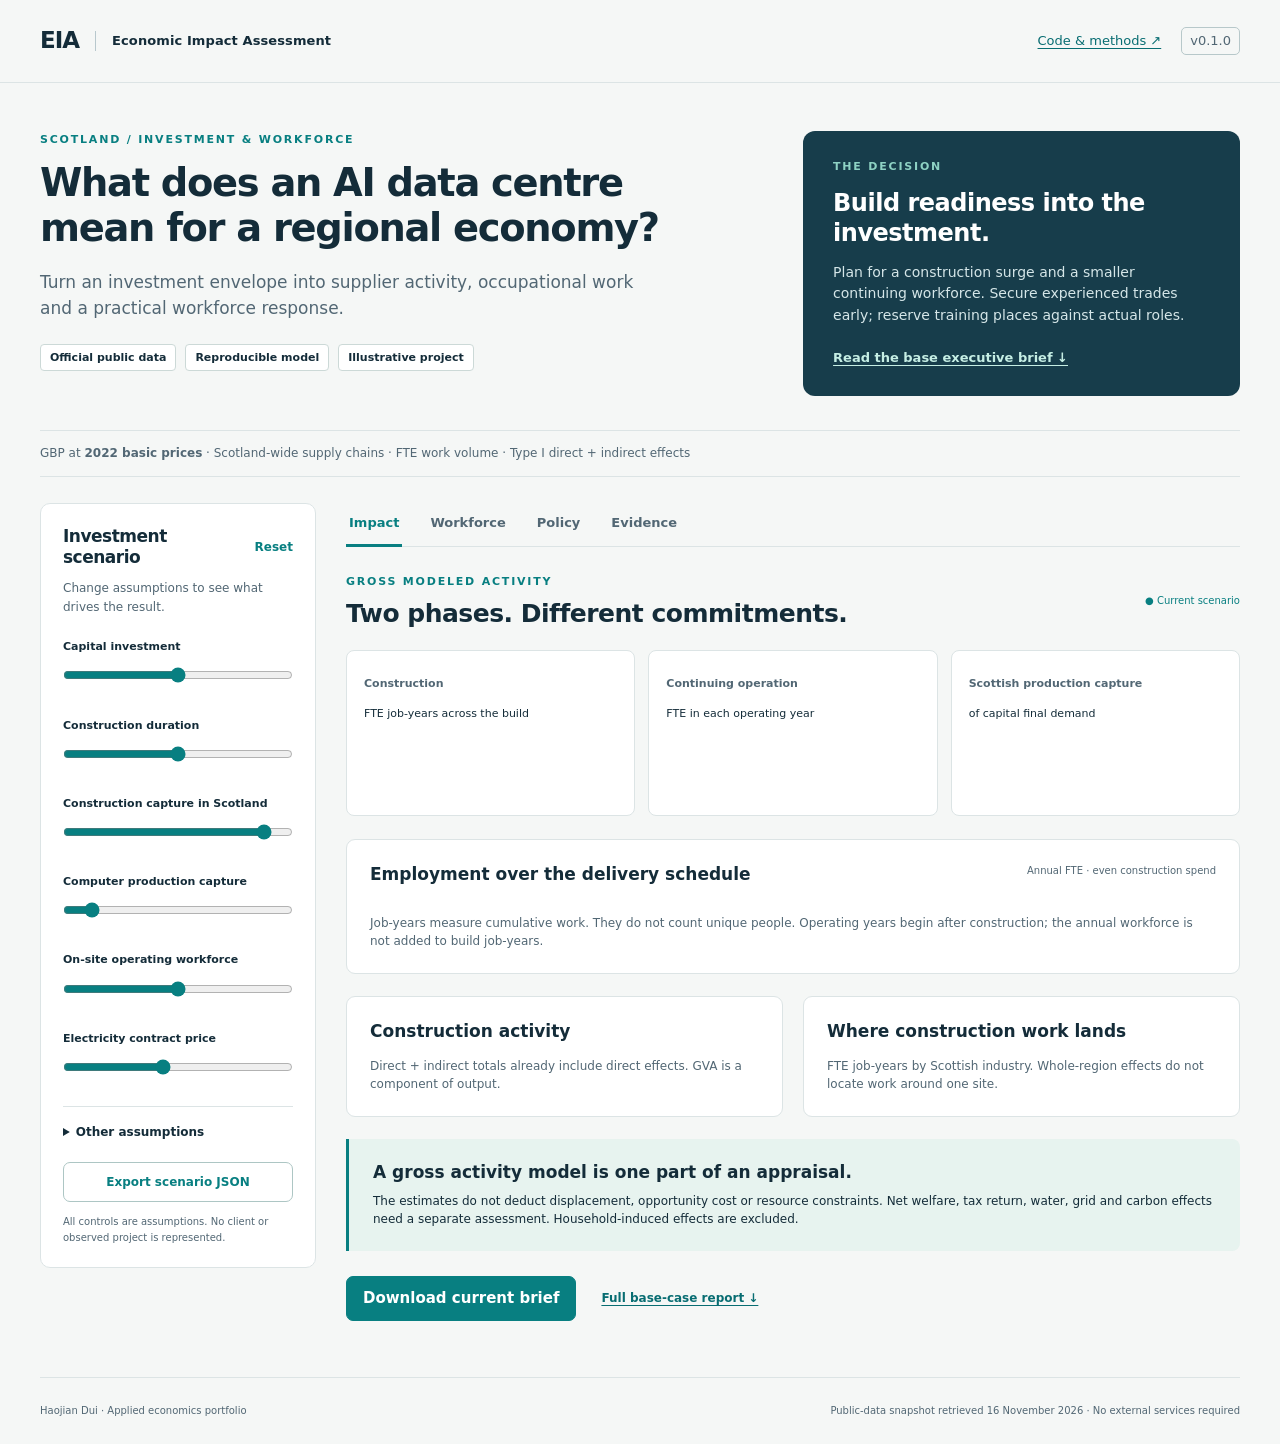
==== src/impact_assessment/web/index.html @ d4bc923f "Build reproducible Scottish economic impact and workforce assessment" ====
<!doctype html>
<html lang="en"><head><meta charset="utf-8"><meta name="viewport" content="width=device-width,initial-scale=1"><meta name="description" content="Reproducible Scottish AI data-centre economic impact and workforce assessment, using official public data."><title>Economic Impact Assessment · Scotland</title><link rel="stylesheet" href="style.css"></head>
<body>
<a class="skip" href="#main">Skip to assessment</a>
<header><a class="brand" href="#">EIA<span>Economic Impact Assessment</span></a><div class="header-links"><a href="https://github.com/JoeDHJ/economic-impact-assessment">Code & methods ↗</a><span class="version">v0.1.0</span></div></header>
<main id="main">
<section class="hero"><div><p class="eyebrow">SCOTLAND / INVESTMENT & WORKFORCE</p><h1>What does an AI data centre<br>mean for a regional economy?</h1><p class="intro">Turn an investment envelope into supplier activity, occupational work and a practical workforce response.</p><div class="badges"><span>Official public data</span><span>Reproducible model</span><span>Illustrative project</span></div></div><aside class="hero-note"><p class="eyebrow">THE DECISION</p><h2>Build readiness into the investment.</h2><p>Plan for a construction surge and a smaller continuing workforce. Secure experienced trades early; reserve training places against actual roles.</p><a href="reports/executive-brief.md" download>Read the base executive brief ↓</a></aside></section>
<div class="context">GBP at <strong>2022 basic prices</strong> · Scotland-wide supply chains · FTE work volume · Type I direct + indirect effects</div>
<div class="layout"><aside class="controls"><div class="control-head"><h2>Investment scenario</h2><button id="reset" class="text-button">Reset</button></div><p>Change assumptions to see what drives the result.</p>
<label for="capital">Capital investment <output id="capital-value"></output></label><input id="capital" type="range" min="0" max="2000" step="50" value="1000">
<label for="years">Construction duration <output id="years-value"></output></label><input id="years" type="range" min="1" max="5" step="1" value="3">
<label for="capture">Construction capture in Scotland <output id="capture-value"></output></label><input id="capture" type="range" min="0" max="100" step="5" value="90">
<label for="equipment">Computer production capture <output id="equipment-value"></output></label><input id="equipment" type="range" min="0" max="20" step="1" value="2">
<label for="onsite">On-site operating workforce <output id="onsite-value"></output></label><input id="onsite" type="range" min="0" max="240" step="10" value="120">
<label for="power">Electricity contract price <output id="power-value"></output></label><input id="power" type="range" min="40" max="180" step="10" value="100">
<details><summary>Other assumptions</summary><p>Capital mix: 38% construction, 50% computers, 7% electrical equipment, 5% engineering. Electrical/engineering capture: 15%/75%.</p><p>20 MW IT load, PUE 1.2, 90% load factor. 80% Scottish electricity capture. £5m other annual procurement; £60,000 on-site compensation per FTE. 85% resident share.</p><p>Physical electricity output is valued at a fixed scenario £100/MWh in 2022 prices for the IO model. Contract-price changes alter the bill only, not physical generation or FTE.</p><p>Construction excludes separately purchased equipment. Capture concerns Scottish production, not supplier invoice address. The CLI accepts the full scenario.</p></details>
<button id="export-scenario" class="secondary">Export scenario JSON</button><small>All controls are assumptions. No client or observed project is represented.</small></aside>
<div class="workspace"><nav class="tabs" aria-label="Assessment views"><button id="tab-impact" class="active" data-view="impact" aria-selected="true">Impact</button><button id="tab-workforce" data-view="workforce" aria-selected="false">Workforce</button><button id="tab-policy" data-view="policy" aria-selected="false">Policy</button><button id="tab-evidence" data-view="evidence" aria-selected="false">Evidence</button></nav>
<section id="impact" class="view" aria-labelledby="tab-impact"><div class="section-title"><div><p class="eyebrow">GROSS MODELED ACTIVITY</p><h2>Two phases. Different commitments.</h2></div><span class="live">● Current scenario</span></div>
<div class="metrics" aria-live="polite"><article><span>Construction</span><strong id="build-jobs"></strong><p>FTE job-years across the build</p><small id="build-annual"></small></article><article><span>Continuing operation</span><strong id="op-jobs"></strong><p>FTE in each operating year</p><small id="op-split"></small></article><article><span>Scottish production capture</span><strong id="retained"></strong><p>of capital final demand</p><small id="external"></small></article></div>
<article class="panel"><div class="panel-heading"><h3>Employment over the delivery schedule</h3><span>Annual FTE · even construction spend</span></div><div id="timeline"></div><p class="chart-note">Job-years measure cumulative work. They do not count unique people. Operating years begin after construction; the annual workforce is not added to build job-years.</p></article>
<div class="two-panels"><article class="panel"><h3>Construction activity</h3><div id="effects"></div><p class="chart-note">Direct + indirect totals already include direct effects. GVA is a component of output.</p></article><article class="panel"><h3>Where construction work lands</h3><div id="industries"></div><p class="chart-note">FTE job-years by Scottish industry. Whole-region effects do not locate work around one site.</p></article></div>
<article class="callout"><h3>A gross activity model is one part of an appraisal.</h3><p>The estimates do not deduct displacement, opportunity cost or resource constraints. Net welfare, tax return, water, grid and carbon effects need a separate assessment. Household-induced effects are excluded.</p></article><div class="actions"><button id="export-brief">Download current brief</button><a href="reports/economic-impact-report.md" download>Full base-case report ↓</a></div></section>
<section id="workforce" class="view" aria-labelledby="tab-workforce" hidden><div class="section-title"><div><p class="eyebrow">OCCUPATIONS & SUPPLY</p><h2>Translate work volume into roles.</h2></div><button id="export-occupations" class="secondary">Download current CSV</button></div><div class="segmented"><button class="active" data-phase="construction">Construction</button><button data-phase="operation">Operation</button></div><p id="occupation-note"></p><div class="table-wrap"><table><caption class="sr-only">Largest occupational demand</caption><thead><tr><th>SOC2020 / Occupation</th><th id="occupation-unit">Annual average FTE</th><th>UK demand context, 2025</th></tr></thead><tbody id="occupations"></tbody></table></div><p class="chart-note" id="coverage"></p><article class="panel"><h3>Selected skills and wage context</h3><p id="wage-reference"></p><div class="table-wrap"><table><thead><tr><th>Linked SOC2020</th><th>Qualitative skill reference</th></tr></thead><tbody id="skill-references"></tbody></table></div><p class="chart-note">Tags are editorial summaries of official England career profiles, with related-role mappings marked. They are not validated skill scores. The linked occupation estimates are exported in occupation_skills.csv.</p></article><article class="panel"><h3>Actual Scottish training channels</h3><p>Modern Apprenticeships · financial year 2025/26</p><div class="table-wrap"><table><thead><tr><th>Framework</th><th>Starts</th><th>In training</th><th>Achievements</th></tr></thead><tbody id="supply"></tbody></table></div><p class="chart-note">Different cohorts. Achievers are generally already employed. These are observed training flows, not spare places or available recruits. They cannot be subtracted from FTE demand to infer a shortage.</p></article><article class="callout"><h3>Investigate trade-specific constraints early.</h3><p>In Scotland's Employer Skills Survey 2024, 60% of skilled-trade vacancies were hard to fill for skill reasons. The measure concerns surveyed vacancies in 2024; it does not quantify a shortage at this hypothetical site.</p><a href="https://www.gov.scot/publications/employer-skills-survey-2024-scotland/pages/skill-shortage-vacancies/">Read the official survey ↗</a></article></section>
<section id="policy" class="view" aria-labelledby="tab-policy" hidden><div class="section-title"><div><p class="eyebrow">DELIVERY OPTIONS</p><h2>Match the response to the deadline.</h2></div></div><p>Independent option scenarios target on-site roles. Costs, seats and project match rates are assumptions; the electrical completion input uses the published achievement/leaver ratio.</p><div id="policies"></div><article class="callout"><h3>Reserve capacity before commissioning.</h3><p>Confirm eligible workers, provider seats, competing projects and shift requirements. The options overlap in target roles and cannot be summed into a combined jobs claim. A training match is not a net additional job or a measured policy effect.</p></article><a href="https://github.com/JoeDHJ/economic-impact-assessment/blob/main/docs/policy-and-supply.md">Policy design and implementation gates ↗</a></section>
<section id="evidence" class="view" aria-labelledby="tab-evidence" hidden><div class="section-title"><div><p class="eyebrow">DATA & METHODS</p><h2>Inspect the chain from source to decision.</h2></div></div><div class="evidence-grid"><article class="panel"><span class="tag">Official estimates</span><h3>Scottish input-output accounts</h3><p>2022 domestic industry-by-industry table, 98 industries; published December 2025. Rows supply, columns purchase. Imports are excluded from domestic coefficients.</p><a href="https://www.gov.scot/publications/input-output-latest/">Source tables ↗</a></article><article class="panel"><span class="tag">Transferred staffing proxy</span><h3>UK occupation × industry</h3><p>Skills England 2025: SOC2020 workers in 18 broad SIC groups. Shares proxy Scottish FTE composition. Detailed industry and local differences remain unresolved.</p><a href="https://explore-education-statistics.service.gov.uk/find-statistics/occupations-in-demand/2025/explore">Staffing source ↗</a></article><article class="panel"><span class="tag">Observed counts</span><h3>Scottish training and skills</h3><p>SDS 2025/26 framework starts, training and achievements; Scottish Employer Skills Survey 2024 recruitment constraints. Provider spare capacity is not observed.</p><a href="https://www.skillsdevelopmentscotland.co.uk/media/josfrdus/modern-apprenticeship-supplementary-tables-quarter-4-2025-26.xlsx">Administrative tables ↗</a></article><article class="panel"><span class="tag">Scenario inputs</span><h3>Investment and operating plan</h3><p>Budget, production capture, duration, power use, on-site jobs and policy costs are explicit assumptions. No future nominal budget is mixed into 2022 prices.</p><button id="export-scenario-2" class="text-button">Download complete inputs ↓</button></article></div><article class="panel"><h3>Validated accounting</h3><p id="validation"></p><p class="formula">x = (I − A)<sup>−1</sup> f &nbsp; · &nbsp; FTE = e′x</p><p>The official Leontief inverse is stored multiplied by 1,000. Direct FTE coefficients are recovered from employment effects divided by employment multipliers. A zero-output tobacco sector has zero transactions and zero coefficients.</p><p>Operating purchases generate supplier activity; 120 base on-site FTE are a separate staffing input. The centre's own output is never multiplied and then added again.</p></article><div class="actions"><a class="button" href="https://github.com/JoeDHJ/economic-impact-assessment#reproduce-the-case">Run independently ↗</a><a href="https://github.com/JoeDHJ/economic-impact-assessment/blob/main/docs/employer-evidence.md">Employer requirements → artifacts ↗</a></div></section>
</div></div>
<footer><span>Haojian Dui · Applied economics portfolio</span><span>Public-data snapshot retrieved 16 November 2026 · No external services required</span></footer>
</main><script src="case-data.js"></script><script src="app.js"></script></body></html>
---- src/impact_assessment/web/style.css ----
:root{--ink:#142c39;--muted:#526774;--line:#dce4e5;--paper:#f5f7f6;--teal:#087f81;--blue:#315f83;--pale:#e7f3ef;--amber:#a26322}*{box-sizing:border-box}body{margin:0;background:var(--paper);color:var(--ink);font:15px/1.55 system-ui,-apple-system,"Segoe UI",sans-serif}a{color:#086d72;text-underline-offset:3px}button,input{font:inherit}button,a{touch-action:manipulation}button{cursor:pointer;border:1px solid var(--teal);background:var(--teal);color:white;border-radius:7px;padding:10px 16px;font-weight:650}button:hover{filter:brightness(.94)}button:focus-visible,a:focus-visible,input:focus-visible,summary:focus-visible{outline:3px solid #c17a2c;outline-offset:3px}header{max-width:1440px;margin:auto;padding:23px 40px;display:flex;align-items:center;justify-content:space-between;border-bottom:1px solid var(--line)}.brand{font-size:23px;font-weight:850;letter-spacing:-1px;text-decoration:none;color:var(--ink);display:flex;align-items:center;gap:16px}.brand span{font-size:13px;letter-spacing:.1px;font-weight:600;padding-left:16px;border-left:1px solid #b8c8cd}.header-links{display:flex;gap:20px;align-items:center;font-size:13px}.version{border:1px solid #b7c8ca;padding:3px 8px;border-radius:5px;color:var(--muted)}main{max-width:1440px;margin:auto;padding:0 40px}.hero{padding:48px 0 34px;display:grid;grid-template-columns:1.6fr 1fr;gap:64px}.eyebrow{font-size:11px;letter-spacing:1.8px;font-weight:750;color:var(--teal);margin:0 0 13px}h1{font-size:clamp(28px,3vw,43px);line-height:1.17;letter-spacing:-1.3px;margin:0 0 18px}h2{font-size:24px;line-height:1.25;letter-spacing:-.5px;margin:0 0 12px}h3{font-size:17px;line-height:1.35;margin:0 0 14px}.intro{color:var(--muted);font-size:17px;max-width:620px;margin:0}.badges{display:flex;gap:9px;flex-wrap:wrap;margin-top:23px}.badges span{font-size:11px;font-weight:650;border:1px solid #ccd9d7;background:white;padding:4px 9px;border-radius:4px}.hero-note{background:#173d4b;color:#fff;border-radius:12px;padding:27px 30px;align-self:start}.hero-note .eyebrow{color:#8ed2c4}.hero-note h2{font-size:24px;max-width:330px}.hero-note p:not(.eyebrow){font-size:14px;color:#d5e6e8;margin-bottom:19px}.hero-note a{color:#c5eee4;font-size:13px;font-weight:650}.context{padding:13px 0;border-top:1px solid var(--line);border-bottom:1px solid var(--line);color:var(--muted);font-size:12px}.layout{display:grid;grid-template-columns:276px minmax(0,1fr);gap:30px;padding-top:26px;align-items:start}.controls{background:#fff;border:1px solid var(--line);padding:22px;border-radius:10px;position:sticky;top:16px}.control-head{display:flex;justify-content:space-between;align-items:center;gap:8px}.control-head h2{font-size:17px;margin:0}.controls p{font-size:12px;color:var(--muted);margin:11px 0 20px}.text-button{border:0;background:none;color:var(--teal);padding:0;font-size:12px}.controls label{display:block;font-size:11px;font-weight:650;margin-top:22px}.controls output{display:block;color:var(--teal);font-size:18px;font-weight:750;margin:4px 0}.controls input{width:100%;accent-color:var(--teal);height:24px;cursor:pointer;margin:0}.controls details{font-size:12px;margin-top:20px;border-top:1px solid var(--line);padding-top:16px}.controls details p{margin:10px 0}.controls summary{font-weight:650;cursor:pointer}.controls small{display:block;color:var(--muted);font-size:10px;margin-top:12px}.controls .secondary{width:100%;font-size:12px;margin-top:20px}.secondary{background:#fff;color:var(--teal);font-size:12px;border-color:#adc6c4}.tabs{display:flex;border-bottom:1px solid var(--line);gap:25px;margin-bottom:26px}.tabs button{border:0;border-radius:0;padding:10px 3px 13px;background:none;color:var(--muted);font-size:13px;position:relative}.tabs button.active{color:var(--teal)}.tabs .active:after{content:"";position:absolute;height:3px;background:var(--teal);bottom:-1px;left:0;right:0}.section-title{display:flex;justify-content:space-between;align-items:center;gap:20px;margin-bottom:21px}.section-title .eyebrow{margin-bottom:8px}.section-title h2{margin:0;font-size:25px}.live{color:var(--teal);font-size:10px;white-space:nowrap}.metrics{display:grid;grid-template-columns:repeat(3,minmax(0,1fr));gap:13px;margin-bottom:23px}.metrics article{padding:20px 17px;border:1px solid var(--line);border-radius:8px;background:#fff;min-height:166px}.metrics span{font-size:11px;font-weight:650;color:var(--muted)}.metrics strong{display:block;font-size:35px;line-height:1.2;letter-spacing:-1px;margin:11px 0 7px}.metrics p{font-size:11px;margin:0 0 6px}.metrics small{font-size:10px;color:var(--muted)}.panel{background:#fff;border:1px solid var(--line);border-radius:9px;padding:23px;margin-bottom:22px}.panel-heading{display:flex;align-items:start;justify-content:space-between;gap:15px}.panel-heading span{font-size:10px;color:var(--muted)}.chart-note{font-size:11px;line-height:1.5;color:var(--muted);margin:14px 0 0}.two-panels{display:grid;grid-template-columns:1fr 1fr;gap:20px}.callout{border-left:3px solid var(--teal);background:var(--pale);padding:22px 24px;margin-bottom:25px;border-radius:0 8px 8px 0}.callout h3{margin-bottom:8px}.callout p,.callout a{font-size:12px;margin:0}.actions{display:flex;align-items:center;gap:25px;flex-wrap:wrap;margin:12px 0 30px}.actions a{font-size:12px;font-weight:650}.button{background:var(--teal);color:white;border-radius:7px;padding:11px 18px;text-decoration:none}.timeline{height:200px;display:flex;gap:8px;align-items:end;padding-top:25px;border-bottom:1px solid var(--line)}.time-col{flex:1;min-width:0;height:100%;display:flex;flex-direction:column;justify-content:end;align-items:center;position:relative}.time-bar{width:80%;max-width:48px;background:var(--teal);border-radius:4px 4px 0 0;min-height:1px;position:relative}.time-bar.build{background:var(--blue)}.time-bar span{font-size:10px;position:absolute;top:-21px;left:50%;transform:translateX(-50%);color:var(--ink)}.year-labels{display:flex;gap:8px}.year-labels span{flex:1;text-align:center;font-size:10px;color:var(--muted);padding-top:7px}.legend{display:flex;gap:20px;font-size:10px;margin-top:14px}.legend b{height:8px;width:8px;display:inline-block;margin-right:5px;background:var(--teal);border-radius:2px}.legend .build{background:var(--blue)}.effect-row{display:grid;grid-template-columns:1.3fr 1fr;gap:10px;border-bottom:1px solid #edf0ef;padding:10px 0;font-size:12px}.effect-row strong{text-align:right;font-size:15px}.effect-row small{display:block;color:var(--muted);font-size:10px}.industry-row{margin:13px 0}.bar-label{display:flex;justify-content:space-between;gap:15px;font-size:11px;margin-bottom:5px}.bar-track{height:6px;background:#edf2f1;border-radius:5px;overflow:hidden}.bar-track span{display:block;height:100%;background:var(--teal);border-radius:5px}.table-wrap{overflow-x:auto}table{width:100%;border-collapse:collapse;font-size:12px;text-align:left}th{font-size:10px;color:var(--muted);font-weight:700;border-bottom:1px solid #b8c9c9;padding:12px 10px 12px 0}td{padding:13px 10px 13px 0;border-bottom:1px solid #e6eceb;vertical-align:top}td:nth-child(2),th:nth-child(2){text-align:right}td:last-child{padding-right:0}.soc{font-size:10px;color:var(--muted);display:block;margin-top:4px}.demand{font-size:10px;white-space:nowrap;padding:3px 6px;background:#edf2f1;border-radius:4px;display:inline-block}.demand.critical{background:#fff0dc;color:#86521d}.segmented{display:flex;gap:4px;margin-bottom:20px}.segmented button{font-size:12px;background:#fff;color:var(--muted);border:1px solid var(--line);padding:7px 12px}.segmented .active{background:var(--ink);color:white}.view>p{font-size:13px;color:var(--muted)}#supply td{font-size:11px}.policy-card{padding:23px;border:1px solid var(--line);border-radius:9px;background:#fff;margin:20px 0}.policy-card .policy-head{display:flex;justify-content:space-between;gap:20px}.policy-card .policy-grid{display:grid;grid-template-columns:repeat(3,1fr);margin:15px 0 10px;gap:15px}.policy-grid strong{display:block;font-size:24px}.policy-grid span{font-size:10px;color:var(--muted)}.policy-card p{font-size:11px;color:var(--muted)}.tag{display:inline-block;background:#e8f2ef;color:#176862;padding:3px 7px;border-radius:4px;font-size:10px;font-weight:650}.tag.late{background:#fff0dc;color:#86521d}.evidence-grid{display:grid;grid-template-columns:1fr 1fr;gap:20px}.evidence-grid .panel{margin:0}.evidence-grid p,.panel>p{font-size:12px;color:var(--muted)}.evidence-grid a{font-size:11px}.evidence-grid h3{margin-top:14px}.evidence-grid{margin-bottom:22px}.formula{font-family:Georgia,serif;font-size:24px!important;background:#edf4f2;color:var(--ink)!important;padding:17px;border-radius:6px}footer{border-top:1px solid var(--line);padding:25px 0;margin-top:26px;display:flex;justify-content:space-between;gap:20px;font-size:10px;color:var(--muted)}[hidden]{display:none!important}.sr-only,.skip:not(:focus){position:absolute;width:1px;height:1px;overflow:hidden;clip:rect(0,0,0,0)}.skip:focus{position:fixed;top:10px;left:10px;background:white;padding:10px;z-index:5}
@media(min-width:1500px){.hero{padding-top:55px}}@media(max-width:1050px){header{padding:20px 25px}main{padding:0 25px}.hero{gap:30px}.layout{grid-template-columns:240px minmax(0,1fr);gap:22px}.metrics{gap:8px}.metrics article{padding:17px 12px}.metrics strong{font-size:29px}.two-panels{grid-template-columns:1fr}.section-title h2{font-size:22px}.live{display:none}}@media(max-width:760px){header{padding:17px 20px}.brand span{display:none}.header-links{gap:10px;font-size:11px}main{padding:0 20px}.hero{grid-template-columns:1fr;padding-top:30px;gap:25px}.hero h1 br{display:none}h1{font-size:34px}.hero-note{padding:24px}.hero-note h2{max-width:none}.context{font-size:10px}.layout{grid-template-columns:1fr;gap:25px}.controls{position:static;padding:20px;display:grid;grid-template-columns:1fr 1fr;column-gap:24px}.control-head,.controls>p,.controls details,.controls .secondary,.controls>small{grid-column:1/-1}.controls label,.controls input{grid-column:1/-1}.controls label{margin-top:16px}.controls output{display:inline;font-size:15px;float:right;margin:0}.tabs{gap:27px}.section-title{align-items:start}.section-title h2{font-size:23px}.metrics{grid-template-columns:1fr}.metrics article{padding:17px 20px;min-height:120px}.metrics strong{font-size:33px}.metrics p{font-size:12px}.panel{padding:20px}.panel-heading{flex-direction:column;gap:0}.timeline{gap:4px;height:170px}.time-bar span{font-size:9px}.year-labels{gap:4px}.evidence-grid{grid-template-columns:1fr}.policy-card .policy-grid{grid-template-columns:1fr 1fr}.policy-card .policy-head{flex-direction:column;gap:0}.section-title .secondary{max-width:110px;padding:7px}.table-wrap table{min-width:460px}footer{flex-direction:column;gap:6px}}
.workspace,.view{min-width:0}.table-wrap{max-width:100%}
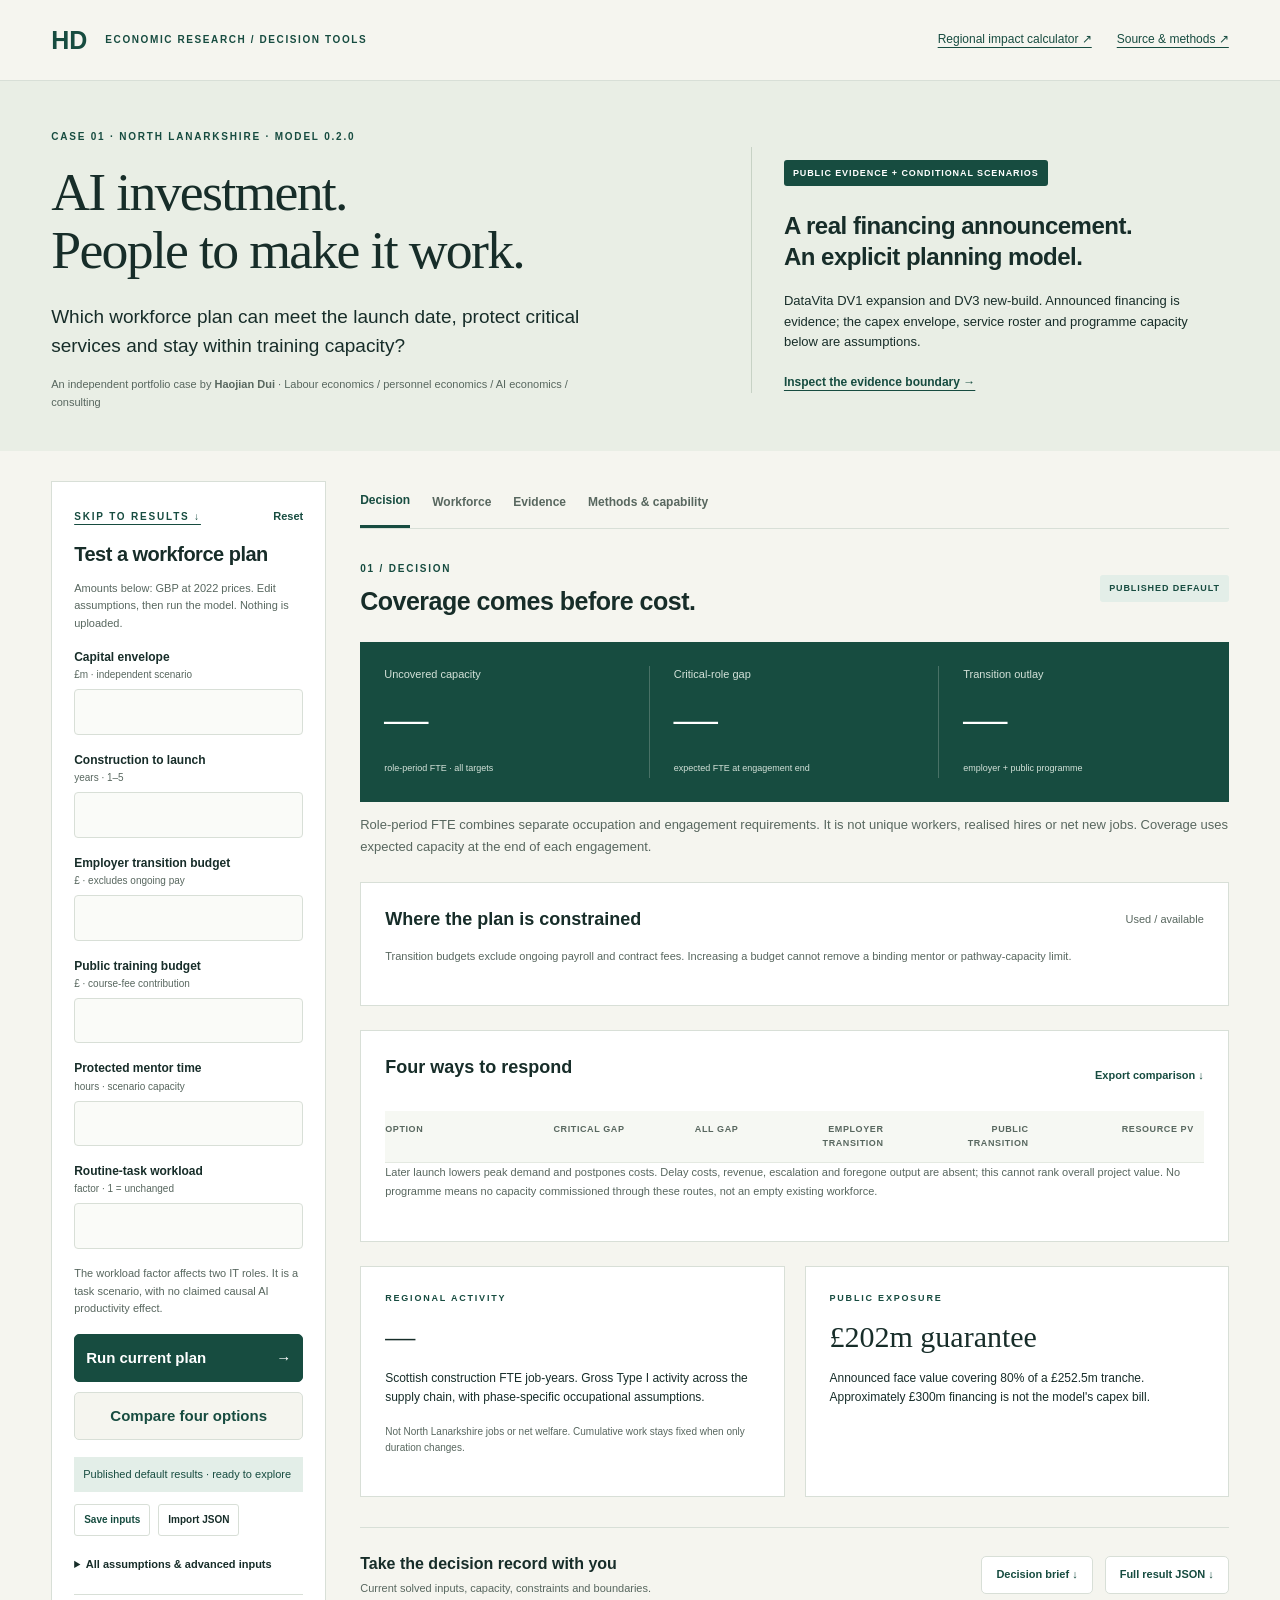
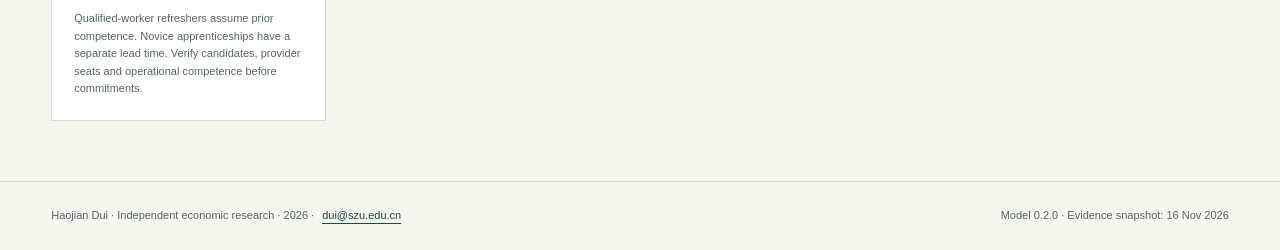
==== commit 864ad225: "Build evidence-led workforce decision workspace for AI investment" ====
--- a/src/impact_assessment/web/index.html
+++ b/src/impact_assessment/web/index.html
@@ -1,29 +1,562 @@
 <!doctype html>
-<html lang="en"><head><meta charset="utf-8"><meta name="viewport" content="width=device-width,initial-scale=1"><meta name="description" content="Reproducible Scottish AI data-centre economic impact and workforce assessment, using official public data."><title>Economic Impact Assessment · Scotland</title><link rel="stylesheet" href="style.css"></head>
-<body>
-<a class="skip" href="#main">Skip to assessment</a>
-<header><a class="brand" href="#">EIA<span>Economic Impact Assessment</span></a><div class="header-links"><a href="https://github.com/JoeDHJ/economic-impact-assessment">Code & methods ↗</a><span class="version">v0.1.0</span></div></header>
-<main id="main">
-<section class="hero"><div><p class="eyebrow">SCOTLAND / INVESTMENT & WORKFORCE</p><h1>What does an AI data centre<br>mean for a regional economy?</h1><p class="intro">Turn an investment envelope into supplier activity, occupational work and a practical workforce response.</p><div class="badges"><span>Official public data</span><span>Reproducible model</span><span>Illustrative project</span></div></div><aside class="hero-note"><p class="eyebrow">THE DECISION</p><h2>Build readiness into the investment.</h2><p>Plan for a construction surge and a smaller continuing workforce. Secure experienced trades early; reserve training places against actual roles.</p><a href="reports/executive-brief.md" download>Read the base executive brief ↓</a></aside></section>
-<div class="context">GBP at <strong>2022 basic prices</strong> · Scotland-wide supply chains · FTE work volume · Type I direct + indirect effects</div>
-<div class="layout"><aside class="controls"><div class="control-head"><h2>Investment scenario</h2><button id="reset" class="text-button">Reset</button></div><p>Change assumptions to see what drives the result.</p>
-<label for="capital">Capital investment <output id="capital-value"></output></label><input id="capital" type="range" min="0" max="2000" step="50" value="1000">
-<label for="years">Construction duration <output id="years-value"></output></label><input id="years" type="range" min="1" max="5" step="1" value="3">
-<label for="capture">Construction capture in Scotland <output id="capture-value"></output></label><input id="capture" type="range" min="0" max="100" step="5" value="90">
-<label for="equipment">Computer production capture <output id="equipment-value"></output></label><input id="equipment" type="range" min="0" max="20" step="1" value="2">
-<label for="onsite">On-site operating workforce <output id="onsite-value"></output></label><input id="onsite" type="range" min="0" max="240" step="10" value="120">
-<label for="power">Electricity contract price <output id="power-value"></output></label><input id="power" type="range" min="40" max="180" step="10" value="100">
-<details><summary>Other assumptions</summary><p>Capital mix: 38% construction, 50% computers, 7% electrical equipment, 5% engineering. Electrical/engineering capture: 15%/75%.</p><p>20 MW IT load, PUE 1.2, 90% load factor. 80% Scottish electricity capture. £5m other annual procurement; £60,000 on-site compensation per FTE. 85% resident share.</p><p>Physical electricity output is valued at a fixed scenario £100/MWh in 2022 prices for the IO model. Contract-price changes alter the bill only, not physical generation or FTE.</p><p>Construction excludes separately purchased equipment. Capture concerns Scottish production, not supplier invoice address. The CLI accepts the full scenario.</p></details>
-<button id="export-scenario" class="secondary">Export scenario JSON</button><small>All controls are assumptions. No client or observed project is represented.</small></aside>
-<div class="workspace"><nav class="tabs" aria-label="Assessment views"><button id="tab-impact" class="active" data-view="impact" aria-selected="true">Impact</button><button id="tab-workforce" data-view="workforce" aria-selected="false">Workforce</button><button id="tab-policy" data-view="policy" aria-selected="false">Policy</button><button id="tab-evidence" data-view="evidence" aria-selected="false">Evidence</button></nav>
-<section id="impact" class="view" aria-labelledby="tab-impact"><div class="section-title"><div><p class="eyebrow">GROSS MODELED ACTIVITY</p><h2>Two phases. Different commitments.</h2></div><span class="live">● Current scenario</span></div>
-<div class="metrics" aria-live="polite"><article><span>Construction</span><strong id="build-jobs"></strong><p>FTE job-years across the build</p><small id="build-annual"></small></article><article><span>Continuing operation</span><strong id="op-jobs"></strong><p>FTE in each operating year</p><small id="op-split"></small></article><article><span>Scottish production capture</span><strong id="retained"></strong><p>of capital final demand</p><small id="external"></small></article></div>
-<article class="panel"><div class="panel-heading"><h3>Employment over the delivery schedule</h3><span>Annual FTE · even construction spend</span></div><div id="timeline"></div><p class="chart-note">Job-years measure cumulative work. They do not count unique people. Operating years begin after construction; the annual workforce is not added to build job-years.</p></article>
-<div class="two-panels"><article class="panel"><h3>Construction activity</h3><div id="effects"></div><p class="chart-note">Direct + indirect totals already include direct effects. GVA is a component of output.</p></article><article class="panel"><h3>Where construction work lands</h3><div id="industries"></div><p class="chart-note">FTE job-years by Scottish industry. Whole-region effects do not locate work around one site.</p></article></div>
-<article class="callout"><h3>A gross activity model is one part of an appraisal.</h3><p>The estimates do not deduct displacement, opportunity cost or resource constraints. Net welfare, tax return, water, grid and carbon effects need a separate assessment. Household-induced effects are excluded.</p></article><div class="actions"><button id="export-brief">Download current brief</button><a href="reports/economic-impact-report.md" download>Full base-case report ↓</a></div></section>
-<section id="workforce" class="view" aria-labelledby="tab-workforce" hidden><div class="section-title"><div><p class="eyebrow">OCCUPATIONS & SUPPLY</p><h2>Translate work volume into roles.</h2></div><button id="export-occupations" class="secondary">Download current CSV</button></div><div class="segmented"><button class="active" data-phase="construction">Construction</button><button data-phase="operation">Operation</button></div><p id="occupation-note"></p><div class="table-wrap"><table><caption class="sr-only">Largest occupational demand</caption><thead><tr><th>SOC2020 / Occupation</th><th id="occupation-unit">Annual average FTE</th><th>UK demand context, 2025</th></tr></thead><tbody id="occupations"></tbody></table></div><p class="chart-note" id="coverage"></p><article class="panel"><h3>Selected skills and wage context</h3><p id="wage-reference"></p><div class="table-wrap"><table><thead><tr><th>Linked SOC2020</th><th>Qualitative skill reference</th></tr></thead><tbody id="skill-references"></tbody></table></div><p class="chart-note">Tags are editorial summaries of official England career profiles, with related-role mappings marked. They are not validated skill scores. The linked occupation estimates are exported in occupation_skills.csv.</p></article><article class="panel"><h3>Actual Scottish training channels</h3><p>Modern Apprenticeships · financial year 2025/26</p><div class="table-wrap"><table><thead><tr><th>Framework</th><th>Starts</th><th>In training</th><th>Achievements</th></tr></thead><tbody id="supply"></tbody></table></div><p class="chart-note">Different cohorts. Achievers are generally already employed. These are observed training flows, not spare places or available recruits. They cannot be subtracted from FTE demand to infer a shortage.</p></article><article class="callout"><h3>Investigate trade-specific constraints early.</h3><p>In Scotland's Employer Skills Survey 2024, 60% of skilled-trade vacancies were hard to fill for skill reasons. The measure concerns surveyed vacancies in 2024; it does not quantify a shortage at this hypothetical site.</p><a href="https://www.gov.scot/publications/employer-skills-survey-2024-scotland/pages/skill-shortage-vacancies/">Read the official survey ↗</a></article></section>
-<section id="policy" class="view" aria-labelledby="tab-policy" hidden><div class="section-title"><div><p class="eyebrow">DELIVERY OPTIONS</p><h2>Match the response to the deadline.</h2></div></div><p>Independent option scenarios target on-site roles. Costs, seats and project match rates are assumptions; the electrical completion input uses the published achievement/leaver ratio.</p><div id="policies"></div><article class="callout"><h3>Reserve capacity before commissioning.</h3><p>Confirm eligible workers, provider seats, competing projects and shift requirements. The options overlap in target roles and cannot be summed into a combined jobs claim. A training match is not a net additional job or a measured policy effect.</p></article><a href="https://github.com/JoeDHJ/economic-impact-assessment/blob/main/docs/policy-and-supply.md">Policy design and implementation gates ↗</a></section>
-<section id="evidence" class="view" aria-labelledby="tab-evidence" hidden><div class="section-title"><div><p class="eyebrow">DATA & METHODS</p><h2>Inspect the chain from source to decision.</h2></div></div><div class="evidence-grid"><article class="panel"><span class="tag">Official estimates</span><h3>Scottish input-output accounts</h3><p>2022 domestic industry-by-industry table, 98 industries; published December 2025. Rows supply, columns purchase. Imports are excluded from domestic coefficients.</p><a href="https://www.gov.scot/publications/input-output-latest/">Source tables ↗</a></article><article class="panel"><span class="tag">Transferred staffing proxy</span><h3>UK occupation × industry</h3><p>Skills England 2025: SOC2020 workers in 18 broad SIC groups. Shares proxy Scottish FTE composition. Detailed industry and local differences remain unresolved.</p><a href="https://explore-education-statistics.service.gov.uk/find-statistics/occupations-in-demand/2025/explore">Staffing source ↗</a></article><article class="panel"><span class="tag">Observed counts</span><h3>Scottish training and skills</h3><p>SDS 2025/26 framework starts, training and achievements; Scottish Employer Skills Survey 2024 recruitment constraints. Provider spare capacity is not observed.</p><a href="https://www.skillsdevelopmentscotland.co.uk/media/josfrdus/modern-apprenticeship-supplementary-tables-quarter-4-2025-26.xlsx">Administrative tables ↗</a></article><article class="panel"><span class="tag">Scenario inputs</span><h3>Investment and operating plan</h3><p>Budget, production capture, duration, power use, on-site jobs and policy costs are explicit assumptions. No future nominal budget is mixed into 2022 prices.</p><button id="export-scenario-2" class="text-button">Download complete inputs ↓</button></article></div><article class="panel"><h3>Validated accounting</h3><p id="validation"></p><p class="formula">x = (I − A)<sup>−1</sup> f &nbsp; · &nbsp; FTE = e′x</p><p>The official Leontief inverse is stored multiplied by 1,000. Direct FTE coefficients are recovered from employment effects divided by employment multipliers. A zero-output tobacco sector has zero transactions and zero coefficients.</p><p>Operating purchases generate supplier activity; 120 base on-site FTE are a separate staffing input. The centre's own output is never multiplied and then added again.</p></article><div class="actions"><a class="button" href="https://github.com/JoeDHJ/economic-impact-assessment#reproduce-the-case">Run independently ↗</a><a href="https://github.com/JoeDHJ/economic-impact-assessment/blob/main/docs/employer-evidence.md">Employer requirements → artifacts ↗</a></div></section>
-</div></div>
-<footer><span>Haojian Dui · Applied economics portfolio</span><span>Public-data snapshot retrieved 16 November 2026 · No external services required</span></footer>
-</main><script src="case-data.js"></script><script src="app.js"></script></body></html>
+<html lang="en">
+  <head>
+    <meta charset="utf-8" />
+    <meta name="viewport" content="width=device-width,initial-scale=1" />
+    <meta
+      name="description"
+      content="An evidence-led AI infrastructure workforce decision case by economist Haojian Dui."
+    />
+    <title>AI Investment & Workforce | Haojian Dui</title>
+    <link rel="stylesheet" href="workspace.css" />
+  </head>
+  <body>
+    <a class="skip" href="#main">Skip to results</a>
+    <header>
+      <a class="brand" href="./"
+        >HD <span>ECONOMIC RESEARCH / DECISION TOOLS</span></a
+      >
+      <div class="header-links">
+        <a href="impact.html">Regional impact calculator ↗</a
+        ><a href="https://github.com/JoeDHJ/economic-impact-assessment"
+          >Source & methods ↗</a
+        >
+      </div>
+    </header>
+    <section class="hero">
+      <div>
+        <p class="eyebrow">CASE 01 · NORTH LANARKSHIRE · MODEL 0.2.0</p>
+        <h1>AI investment.<br />People to make it work.</h1>
+        <p class="intro">
+          Which workforce plan can meet the launch date, protect critical
+          services and stay within training capacity?
+        </p>
+        <p class="byline">
+          An independent portfolio case by <strong>Haojian Dui</strong> · Labour
+          economics / personnel economics / AI economics / consulting
+        </p>
+      </div>
+      <aside class="case-note">
+        <span class="pill">PUBLIC EVIDENCE + CONDITIONAL SCENARIOS</span>
+        <h2>A real financing announcement.<br />An explicit planning model.</h2>
+        <p>
+          DataVita DV1 expansion and DV3 new-build. Announced financing is
+          evidence; the capex envelope, service roster and programme capacity
+          below are assumptions.
+        </p>
+        <a href="#evidence" data-go="evidence"
+          >Inspect the evidence boundary →</a
+        >
+      </aside>
+    </section>
+    <div class="layout">
+      <aside class="controls" aria-label="Scenario inputs">
+        <div class="control-title">
+          <a class="eyebrow" href="#main">SKIP TO RESULTS ↓</a
+          ><button id="reset" class="text-button">Reset</button>
+        </div>
+        <h2>Test a workforce plan</h2>
+        <p class="small">
+          Amounts below: GBP at 2022 prices. Edit assumptions, then run the
+          model. Nothing is uploaded.
+        </p>
+        <form id="inputs">
+          <label
+            >Capital envelope <span>£m · independent scenario</span
+            ><input
+              id="capital"
+              type="number"
+              min="0"
+              max="100000"
+              step="any"
+              required /></label
+          ><label
+            >Construction to launch <span>years · 1–5</span
+            ><input
+              id="years"
+              type="number"
+              min="1"
+              max="5"
+              step="1"
+              required /></label
+          ><label
+            >Employer transition budget <span>£ · excludes ongoing pay</span
+            ><input
+              id="employer"
+              type="number"
+              min="0"
+              max="100000000"
+              step="any"
+              required /></label
+          ><label
+            >Public training budget <span>£ · course-fee contribution</span
+            ><input
+              id="public"
+              type="number"
+              min="0"
+              max="100000000"
+              step="any"
+              required /></label
+          ><label
+            >Protected mentor time <span>hours · scenario capacity</span
+            ><input
+              id="mentor"
+              type="number"
+              min="0"
+              max="1000000"
+              step="any"
+              required /></label
+          ><label
+            >Routine-task workload <span>factor · 1 = unchanged</span
+            ><input
+              id="routine"
+              type="number"
+              min="0.25"
+              max="2"
+              step="any"
+              required
+          /></label>
+          <p class="small">
+            The workload factor affects two IT roles. It is a task scenario,
+            with no claimed causal AI productivity effect.
+          </p>
+          <button id="run" type="submit" class="primary">
+            Run current plan <span>→</span></button
+          ><button id="compare" type="button" class="secondary">
+            Compare four options
+          </button>
+        </form>
+        <p id="status" role="status" aria-live="polite">
+          Published default results · ready to explore
+        </p>
+        <div class="file-actions">
+          <button id="save">Save inputs</button
+          ><label class="file-button" for="import">Import JSON</label
+          ><input
+            type="file"
+            id="import"
+            accept=".json,application/json"
+            hidden
+          />
+        </div>
+        <details>
+          <summary>All assumptions & advanced inputs</summary>
+          <p class="small">
+            Edit the complete schema: tasks, wages, phase shares, success,
+            attrition and capacities. Validate when applying.
+          </p>
+          <textarea
+            id="advanced"
+            aria-label="Complete workforce assumptions JSON"
+            spellcheck="false"
+          ></textarea
+          ><button id="apply">Apply complete inputs</button>
+        </details>
+        <p class="small footer-note">
+          Qualified-worker refreshers assume prior competence. Novice
+          apprenticeships have a separate lead time. Verify candidates, provider
+          seats and operational competence before commitments.
+        </p>
+      </aside>
+      <main id="main">
+        <nav class="tabs" aria-label="Analysis views">
+          <button data-view="decision" aria-current="page">Decision</button
+          ><button data-view="workforce">Workforce</button
+          ><button data-view="evidence">Evidence</button
+          ><button data-view="method">Methods & capability</button>
+        </nav>
+        <section id="decision" class="view">
+          <div class="section-heading">
+            <div>
+              <p class="eyebrow">01 / DECISION</p>
+              <h2>Coverage comes before cost.</h2>
+            </div>
+            <span id="result-label" class="pill light">PUBLISHED DEFAULT</span>
+          </div>
+          <p id="recommendation" class="recommendation"></p>
+          <div class="metrics">
+            <article>
+              <span>Uncovered capacity</span><strong id="gap">—</strong
+              ><small>role-period FTE · all targets</small>
+            </article>
+            <article>
+              <span>Critical-role gap</span><strong id="critical">—</strong
+              ><small>expected FTE at engagement end</small>
+            </article>
+            <article>
+              <span>Transition outlay</span><strong id="cost">—</strong
+              ><small>employer + public programme</small>
+            </article>
+          </div>
+          <p class="boundary">
+            Role-period FTE combines separate occupation and engagement
+            requirements. It is not unique workers, realised hires or net new
+            jobs. Coverage uses expected capacity at the end of each engagement.
+          </p>
+          <div class="panel">
+            <div class="section-heading">
+              <h3>Where the plan is constrained</h3>
+              <span class="small">Used / available</span>
+            </div>
+            <div id="resources"></div>
+            <p class="small">
+              Transition budgets exclude ongoing payroll and contract fees.
+              Increasing a budget cannot remove a binding mentor or
+              pathway-capacity limit.
+            </p>
+          </div>
+          <div class="panel">
+            <div class="section-heading">
+              <div>
+                <h3>Four ways to respond</h3>
+                <p id="comparison-note" class="small"></p>
+              </div>
+              <button id="export-options" class="text-button">
+                Export comparison ↓
+              </button>
+            </div>
+            <div class="table-scroll">
+              <table>
+                <caption class="sr-only">
+                  Conditional options; gaps in role-period FTE, costs in GBP
+                  2022
+                </caption>
+                <thead>
+                  <tr>
+                    <th>Option</th>
+                    <th>Critical gap</th>
+                    <th>All gap</th>
+                    <th>Employer<br />transition</th>
+                    <th>Public<br />transition</th>
+                    <th>Resource PV</th>
+                  </tr>
+                </thead>
+                <tbody id="options"></tbody>
+              </table>
+            </div>
+            <p class="boundary">
+              Later launch lowers peak demand and postpones costs. Delay costs,
+              revenue, escalation and foregone output are absent; this cannot
+              rank overall project value. No programme means no capacity
+              commissioned through these routes, not an empty existing
+              workforce.
+            </p>
+          </div>
+          <div class="ledger-grid">
+            <article class="panel">
+              <p class="eyebrow">REGIONAL ACTIVITY</p>
+              <h3 id="jobyears">—</h3>
+              <p>
+                Scottish construction FTE job-years. Gross Type I activity
+                across the supply chain, with phase-specific occupational
+                assumptions.
+              </p>
+              <p class="small">
+                Not North Lanarkshire jobs or net welfare. Cumulative work stays
+                fixed when only duration changes.
+              </p>
+            </article>
+            <article class="panel">
+              <p class="eyebrow">PUBLIC EXPOSURE</p>
+              <h3>£202m guarantee</h3>
+              <p>
+                Announced face value covering 80% of a £252.5m tranche.
+                Approximately £300m financing is not the model's capex bill.
+              </p>
+              <p id="guarantee" class="small"></p>
+            </article>
+          </div>
+          <div class="exports">
+            <div>
+              <h3>Take the decision record with you</h3>
+              <p class="small">
+                Current solved inputs, capacity, constraints and boundaries.
+              </p>
+            </div>
+            <button id="export-report">Decision brief ↓</button
+            ><button id="export-result">Full result JSON ↓</button>
+          </div>
+        </section>
+        <section id="workforce" class="view" hidden>
+          <div class="section-heading">
+            <div>
+              <p class="eyebrow">02 / WORKFORCE</p>
+              <h2>Tasks, timing and retained capacity.</h2>
+            </div>
+          </div>
+          <div class="panel">
+            <h3>Construction demand by month</h3>
+            <p class="small">
+              Scottish annualised FTE, including suppliers. Occupations within
+              construction vary by assumed phase; totals reconcile to cumulative
+              IO work.
+            </p>
+            <div id="chart"></div>
+            <div id="phase-key" class="phase-key"></div>
+          </div>
+          <div class="panel">
+            <div class="section-heading">
+              <h3>Operating service roster</h3>
+              <button id="export-roster" class="text-button">
+                Export roster ↓
+              </button>
+            </div>
+            <p id="roster-note" class="small"></p>
+            <div class="table-scroll">
+              <table>
+                <caption class="sr-only">
+                  Task-based service roster scenario
+                </caption>
+                <thead>
+                  <tr>
+                    <th>Role / SOC2020</th>
+                    <th>24/7 posts</th>
+                    <th>Day posts</th>
+                    <th>Coverage h/yr</th>
+                    <th>Service FTE</th>
+                  </tr>
+                </thead>
+                <tbody id="roster"></tbody>
+              </table>
+            </div>
+          </div>
+          <div class="panel">
+            <div class="section-heading">
+              <h3>Role gaps & readiness</h3>
+              <button id="export-gaps" class="text-button">
+                Export gaps ↓
+              </button>
+            </div>
+            <div class="table-scroll">
+              <table>
+                <caption class="sr-only">
+                  Required and expected retained capacity by role and period
+                </caption>
+                <thead>
+                  <tr>
+                    <th>Role / period</th>
+                    <th>Ready month</th>
+                    <th>Required</th>
+                    <th>End capacity</th>
+                    <th>Gap</th>
+                  </tr>
+                </thead>
+                <tbody id="roles"></tbody>
+              </table>
+            </div>
+          </div>
+          <div class="panel">
+            <div class="section-heading">
+              <h3>Commissioned pathway cohorts</h3>
+              <button id="export-allocations" class="text-button">
+                Export allocation ↓
+              </button>
+            </div>
+            <div class="table-scroll">
+              <table>
+                <caption class="sr-only">
+                  Integer pathway places selected by the solver
+                </caption>
+                <thead>
+                  <tr>
+                    <th>Role / route</th>
+                    <th>Places</th>
+                    <th>Start month</th>
+                    <th>Ready month</th>
+                    <th>End FTE</th>
+                  </tr>
+                </thead>
+                <tbody id="allocations"></tbody>
+              </table>
+            </div>
+            <p class="boundary">
+              Cohorts are disjoint programme allocations; no cross-phase
+              recycling is assumed. Matches and retention are planning rates.
+              Security, cleaning and vendor equipment services are outside the
+              roster. Contractor costs are not recirculated as extra IO
+              procurement.
+            </p>
+            <button id="export-retention">Export retention coverage ↓</button
+            ><button id="export-months">Export monthly occupations ↓</button>
+          </div>
+        </section>
+        <section id="evidence" class="view" hidden>
+          <p class="eyebrow">03 / EVIDENCE</p>
+          <h2>What we know. What needs verification.</h2>
+          <p>
+            Public disclosures anchor the case. Assumptions complete the
+            decision problem; they do not become observations when the model
+            runs.
+          </p>
+          <div class="panel">
+            <h3>Project claim register</h3>
+            <div id="claims"></div>
+          </div>
+          <div class="panel">
+            <h3>North Lanarkshire labour-market context</h3>
+            <p class="boundary">
+              Resident stocks are not available applicants. Workplace jobs are a
+              different population. Pay is nominal 2025 GBP; model costs use
+              separate 2022 assumptions. Suppressed values remain missing.
+            </p>
+            <div class="table-scroll">
+              <table>
+                <caption class="sr-only">
+                  Selected official local observations
+                </caption>
+                <thead>
+                  <tr>
+                    <th>Observation</th>
+                    <th>Value / unit</th>
+                    <th>Period</th>
+                    <th>Population / source</th>
+                  </tr>
+                </thead>
+                <tbody id="local-data"></tbody>
+              </table>
+            </div>
+            <button id="export-local">Export official context CSV ↓</button>
+          </div>
+          <div class="panel">
+            <h3>Evidence needed before commitment</h3>
+            <ol>
+              <li>Capex bill, supplier origin, baseline and phasing.</li>
+              <li>
+                Employer roster, incumbent competencies and vendor
+                responsibilities.
+              </li>
+              <li>
+                Qualified applicant pools, provider spare places and protected
+                mentor time.
+              </li>
+              <li>
+                Observed retention, substitution and training outcomes with a
+                credible comparison.
+              </li>
+              <li>
+                Project cash flows and calibrated guarantee risk before
+                fiscal-return claims.
+              </li>
+            </ol>
+          </div>
+        </section>
+        <section id="method" class="view" hidden>
+          <p class="eyebrow">04 / METHOD & CAPABILITY</p>
+          <h2>An inspectable chain of reasoning.</h2>
+          <div class="method-chain">
+            <article>
+              <span>01</span>
+              <h3>Frame the decision</h3>
+              <p>
+                Define the financed package, baseline, deadlines and evidence
+                gaps.
+              </p>
+            </article>
+            <article>
+              <span>02</span>
+              <h3>Translate demand</h3>
+              <p>Scottish IO → phased occupational proxy → task coverage.</p>
+            </article>
+            <article>
+              <span>03</span>
+              <h3>Allocate under limits</h3>
+              <p>
+                Integer cohorts, qualification leads, retention, mentoring and
+                payer budgets.
+              </p>
+            </article>
+            <article>
+              <span>04</span>
+              <h3>Expose trade-offs</h3>
+              <p>
+                Critical gaps first, total gaps second, resource cost third.
+                Export residuals.
+              </p>
+            </article>
+          </div>
+          <div class="panel">
+            <h3>Economic interpretation</h3>
+            <p>
+              The task approach asks which human responsibilities change with a
+              routine-workload assumption. Personnel economics enters through
+              skill readiness, training investment, attrition, mentor
+              opportunity cost and the make-or-buy margin. Local stocks
+              discipline context; they do not identify labour supply to this
+              project.
+            </p>
+            <p>
+              IO is a fixed-coefficient gross activity model. Programme
+              allocation is deterministic conditional optimisation. Neither
+              identifies a causal AI or training effect. A causal extension
+              needs treatment assignment, observed outcomes and a credible
+              comparison design.
+            </p>
+            <h3>Three ledgers, three questions</h3>
+            <ul>
+              <li>
+                <strong>Regional activity:</strong> Scottish production and work
+                associated with the assumed spend.
+              </li>
+              <li>
+                <strong>Employer resources:</strong> transition and expected
+                ongoing service costs.
+              </li>
+              <li>
+                <strong>Public programme:</strong> training capacity supported
+                per pound. Guarantee exposure stays separate.
+              </li>
+            </ul>
+            <p>
+              No social NPV or benefit-cost ratio is reported without benefit,
+              additionality and opportunity-cost evidence.
+            </p>
+          </div>
+          <div class="panel">
+            <h3>Professional implementation</h3>
+            <p>
+              Python/SciPy and browser/HiGHS WebAssembly solve the same
+              three-stage mixed-integer model. The local browser solver runs in
+              a worker. A 15-second limit applies per optimisation stage;
+              unfinished solves return errors instead of optimality claims. MILP
+              has exponential worst-case complexity.
+            </p>
+            <p id="solver-note" class="small"></p>
+            <p>
+              Import, save and validate all inputs. Downloads describe the
+              current solved case. Published default comparisons are marked
+              separately after single-case changes.
+            </p>
+            <a href="reports/capability-and-interview.md"
+              >Capability map & interview demonstration →</a
+            ><br /><a href="reports/workforce-methodology.md"
+              >Equations, assumptions & evaluation extension →</a
+            ><br /><a href="reports/owner-rehearsal.md"
+              >Owner rehearsal: explain, alter and defend →</a
+            >
+          </div>
+          <div class="panel">
+            <h3>Bounded independent work</h3>
+            <p>
+              This demonstrates analytical implementation and decision
+              communication. It does not claim commissioned consulting
+              experience, observed employer outcomes, measured training
+              effectiveness or operational staffing approval.
+            </p>
+            <a href="https://github.com/JoeDHJ/economic-impact-assessment"
+              >Reproducibility instructions and review records ↗</a
+            >
+          </div>
+        </section>
+      </main>
+    </div>
+    <footer>
+      Haojian Dui · Independent economic research · 2026 ·
+      <a href="mailto:dui@szu.edu.cn">dui@szu.edu.cn</a
+      ><span>Model 0.2.0 · Evidence snapshot: 16 Nov 2026</span>
+    </footer>
+    <script src="case-data.js"></script>
+    <script src="workforce-data.js"></script>
+    <script src="workforce-core.js"></script>
+    <script src="workspace.js"></script>
+  </body>
+</html>
--- a/src/impact_assessment/web/workspace.css
+++ b/src/impact_assessment/web/workspace.css
@@ -0,0 +1,799 @@
+:root {
+  --ink: #172d29;
+  --green: #174c40;
+  --mint: #e3eee8;
+  --paper: #f5f5ef;
+  --line: #d8dfd7;
+  --muted: #58675f;
+  --amber: #91612c;
+  --red: #a24935;
+}
+* {
+  box-sizing: border-box;
+}
+body {
+  margin: 0;
+  background: var(--paper);
+  color: var(--ink);
+  font-family: Inter, "Segoe UI", Arial, sans-serif;
+  font-size: 15px;
+  line-height: 1.6;
+}
+a {
+  color: var(--green);
+  text-underline-offset: 4px;
+}
+button,
+input,
+textarea {
+  font: inherit;
+}
+button,
+.file-button {
+  cursor: pointer;
+}
+button {
+  border: 1px solid var(--line);
+  background: #fff;
+  color: var(--green);
+  border-radius: 5px;
+  padding: 9px 14px;
+  font-weight: 600;
+}
+button:hover,
+.file-button:hover {
+  background: var(--mint);
+}
+button:disabled {
+  opacity: 0.4;
+  cursor: wait;
+}
+button:focus-visible,
+a:focus-visible,
+input:focus-visible,
+textarea:focus-visible,
+summary:focus-visible {
+  outline: 3px solid #c29742;
+  outline-offset: 3px;
+}
+header {
+  display: flex;
+  justify-content: space-between;
+  align-items: center;
+  padding: 20px 4vw;
+  border-bottom: 1px solid var(--line);
+  gap: 20px;
+}
+.brand {
+  font-size: 25px;
+  text-decoration: none;
+  font-weight: 800;
+  display: flex;
+  align-items: center;
+  gap: 18px;
+}
+.brand span {
+  font-size: 10px;
+  letter-spacing: 1.6px;
+  font-weight: 600;
+}
+.header-links {
+  display: flex;
+  gap: 25px;
+  font-size: 12px;
+}
+.hero {
+  display: grid;
+  grid-template-columns: 1.25fr 1fr;
+  gap: 8vw;
+  padding: 48px 4vw 40px;
+  background: #e9eee5;
+}
+h1 {
+  font-family: Georgia, serif;
+  font-size: clamp(39px, 4.2vw, 64px);
+  line-height: 1.08;
+  font-weight: 400;
+  letter-spacing: -1.7px;
+  margin: 18px 0 24px;
+}
+h2 {
+  font-size: 25px;
+  line-height: 1.28;
+  letter-spacing: -0.5px;
+  margin: 8px 0 18px;
+  font-weight: 600;
+}
+h3 {
+  font-size: 18px;
+  line-height: 1.4;
+  margin: 0 0 14px;
+}
+p {
+  margin: 0 0 16px;
+}
+.eyebrow {
+  font-size: 10px;
+  letter-spacing: 1.8px;
+  font-weight: 700;
+  color: var(--green);
+  margin: 0;
+}
+.intro {
+  font-size: 19px;
+  max-width: 560px;
+  line-height: 1.5;
+}
+.byline {
+  font-size: 11px;
+  color: var(--muted);
+  max-width: 540px;
+  margin-bottom: 0;
+}
+.case-note {
+  border-left: 1px solid #c7d2c5;
+  padding: 12px 0 0 32px;
+  align-self: center;
+}
+.case-note h2 {
+  font-size: 24px;
+  margin-top: 25px;
+}
+.case-note p {
+  font-size: 13px;
+  max-width: 420px;
+}
+.case-note a {
+  font-size: 12px;
+  font-weight: 600;
+}
+.pill {
+  display: inline-block;
+  font-size: 9px;
+  letter-spacing: 0.9px;
+  font-weight: 700;
+  background: var(--green);
+  color: white;
+  border-radius: 3px;
+  padding: 6px 9px;
+}
+.pill.light {
+  background: var(--mint);
+  color: var(--green);
+  white-space: nowrap;
+}
+.layout {
+  display: grid;
+  grid-template-columns: 275px minmax(0, 1fr);
+  gap: 34px;
+  max-width: 1580px;
+  margin: auto;
+  padding: 30px 4vw 60px;
+}
+.controls {
+  align-self: start;
+  background: white;
+  border: 1px solid var(--line);
+  padding: 22px;
+  position: static;
+}
+.control-title,
+.section-heading {
+  display: flex;
+  justify-content: space-between;
+  align-items: center;
+  gap: 12px;
+}
+.text-button {
+  padding: 4px 0;
+  border: 0;
+  background: none;
+  font-size: 11px;
+  white-space: nowrap;
+}
+.controls h2 {
+  font-size: 20px;
+  margin: 12px 0;
+}
+.small,
+small {
+  font-size: 11px;
+  line-height: 1.6;
+  color: var(--muted);
+}
+label {
+  display: block;
+  font-size: 12px;
+  font-weight: 600;
+  margin: 16px 0;
+}
+label span {
+  display: block;
+  color: var(--muted);
+  font-size: 10px;
+  font-weight: 400;
+}
+input[type="number"] {
+  display: block;
+  width: 100%;
+  border: 1px solid var(--line);
+  border-radius: 4px;
+  padding: 9px 11px;
+  margin-top: 6px;
+  background: #fafbf8;
+  font-size: 16px;
+  color: var(--ink);
+}
+.primary,
+.secondary {
+  width: 100%;
+  margin: 5px 0;
+  padding: 11px;
+}
+.primary {
+  background: var(--green);
+  color: white;
+  border-color: var(--green);
+  display: flex;
+  justify-content: space-between;
+}
+.primary:hover {
+  background: #246452;
+}
+.secondary {
+  background: var(--paper);
+}
+#status {
+  font-size: 11px;
+  margin: 12px 0;
+  padding: 9px;
+  background: var(--mint);
+  color: var(--green);
+  overflow-wrap: anywhere;
+}
+#status.error {
+  background: #f8e6de;
+  color: #873c27;
+}
+.file-actions {
+  display: flex;
+  gap: 8px;
+  align-items: center;
+}
+.file-actions button,
+.file-button {
+  font-size: 10px;
+  padding: 7px 9px;
+  margin: 0;
+  border: 1px solid var(--line);
+  border-radius: 3px;
+  font-weight: 600;
+}
+.footer-note {
+  border-top: 1px solid var(--line);
+  padding-top: 15px;
+  margin-top: 20px;
+  margin-bottom: 0;
+}
+details {
+  margin-top: 20px;
+  font-size: 11px;
+}
+summary {
+  cursor: pointer;
+  font-weight: 600;
+}
+textarea {
+  width: 100%;
+  height: 280px;
+  margin: 10px 0;
+  font: 11px/1.5 monospace;
+  resize: vertical;
+}
+.tabs {
+  display: flex;
+  gap: 22px;
+  border-bottom: 1px solid var(--line);
+  margin-bottom: 32px;
+  overflow: auto;
+}
+.tabs button {
+  border: 0;
+  background: none;
+  border-radius: 0;
+  font-size: 12px;
+  padding: 10px 0 14px;
+  white-space: nowrap;
+  color: var(--muted);
+}
+.tabs button[aria-current] {
+  border-bottom: 3px solid var(--green);
+  color: var(--green);
+}
+.section-heading {
+  margin-bottom: 15px;
+}
+.section-heading h2,
+.section-heading h3 {
+  margin-bottom: 0;
+}
+.recommendation {
+  font-size: 16px;
+  line-height: 1.7;
+  max-width: 850px;
+}
+.metrics {
+  display: grid;
+  grid-template-columns: repeat(3, 1fr);
+  background: var(--green);
+  color: white;
+  margin: 25px 0 12px;
+  padding: 24px 0;
+}
+.metrics article {
+  padding: 0 24px;
+  border-right: 1px solid #487166;
+}
+.metrics article:last-child {
+  border: 0;
+}
+.metrics span {
+  display: block;
+  font-size: 11px;
+  color: #d3e1d8;
+}
+.metrics strong {
+  display: block;
+  font:
+    44px/1.3 Georgia,
+    serif;
+  margin: 7px 0;
+}
+.metrics small {
+  color: #d3e1d8;
+  font-size: 9px;
+}
+.boundary {
+  font-size: 11px;
+  color: var(--muted);
+  line-height: 1.7;
+}
+.panel {
+  border: 1px solid var(--line);
+  background: white;
+  padding: 24px;
+  margin: 24px 0;
+}
+.resource {
+  margin: 12px 0;
+}
+.resource-head {
+  display: flex;
+  justify-content: space-between;
+  gap: 10px;
+  font-size: 11px;
+  margin-bottom: 6px;
+}
+.track {
+  height: 6px;
+  background: #edf0e9;
+  overflow: hidden;
+}
+.track > span {
+  display: block;
+  height: 100%;
+  background: var(--green);
+}
+.track > span.binding {
+  background: var(--amber);
+}
+.table-scroll {
+  overflow-x: auto;
+}
+table {
+  width: 100%;
+  border-collapse: collapse;
+  font-size: 11px;
+  line-height: 1.5;
+}
+th,
+td {
+  text-align: right;
+  padding: 12px 10px;
+  border-bottom: 1px solid #e4e9e1;
+  vertical-align: top;
+  font-variant-numeric: tabular-nums;
+}
+th {
+  font-size: 9px;
+  text-transform: uppercase;
+  letter-spacing: 0.6px;
+  color: var(--muted);
+  font-weight: 600;
+  background: #f6f8f3;
+}
+th:first-child,
+td:first-child {
+  text-align: left;
+  padding-left: 0;
+}
+td:first-child {
+  font-weight: 600;
+  min-width: 150px;
+}
+td small {
+  display: block;
+  font-weight: 400;
+  font-size: 9px;
+}
+tbody tr:last-child td {
+  border-bottom: 0;
+}
+.gap {
+  color: var(--red);
+  font-weight: 700;
+}
+.ledger-grid {
+  display: grid;
+  grid-template-columns: 1fr 1fr;
+  gap: 20px;
+}
+.ledger-grid .panel {
+  margin: 0;
+}
+.ledger-grid p {
+  font-size: 12px;
+}
+.ledger-grid .eyebrow {
+  font-size: 9px;
+}
+.ledger-grid h3 {
+  font:
+    30px Georgia,
+    serif;
+  margin: 15px 0;
+}
+.ledger-grid .small {
+  font-size: 10px;
+}
+.exports {
+  margin: 30px 0;
+  display: flex;
+  align-items: center;
+  gap: 12px;
+  border-top: 1px solid var(--line);
+  padding-top: 25px;
+}
+.exports div {
+  margin-right: auto;
+}
+.exports h3 {
+  font-size: 16px;
+  margin-bottom: 5px;
+}
+.exports p {
+  margin: 0;
+}
+.exports button {
+  font-size: 11px;
+}
+.phase-key {
+  display: flex;
+  flex-wrap: wrap;
+  gap: 15px;
+  font-size: 10px;
+}
+.phase-key span::before {
+  content: "";
+  display: inline-block;
+  background: var(--color);
+  width: 9px;
+  height: 9px;
+  margin-right: 6px;
+}
+#chart svg {
+  width: 100%;
+  height: auto;
+  min-height: 160px;
+}
+.claim {
+  display: grid;
+  grid-template-columns: 170px 1fr;
+  gap: 20px;
+  padding: 17px 0;
+  border-bottom: 1px solid var(--line);
+  font-size: 12px;
+}
+.claim:last-child {
+  border: 0;
+}
+.claim small {
+  display: block;
+}
+.claim a {
+  font-size: 10px;
+}
+.claim p {
+  margin: 0;
+}
+.method-chain {
+  display: grid;
+  grid-template-columns: repeat(2, 1fr);
+  gap: 20px;
+  margin: 25px 0;
+}
+.method-chain article {
+  border-top: 2px solid var(--green);
+  padding: 20px 0;
+}
+.method-chain span {
+  font:
+    28px Georgia,
+    serif;
+  color: #7a927e;
+}
+.method-chain h3 {
+  font-size: 17px;
+  margin: 10px 0;
+}
+.method-chain p,
+.view > p {
+  font-size: 13px;
+}
+.view[hidden] {
+  display: none;
+}
+ol,
+ul {
+  padding-left: 20px;
+  font-size: 13px;
+}
+li {
+  margin: 8px 0;
+}
+footer {
+  padding: 25px 4vw;
+  border-top: 1px solid var(--line);
+  font-size: 11px;
+  color: var(--muted);
+  display: flex;
+  gap: 8px;
+  flex-wrap: wrap;
+}
+footer span {
+  margin-left: auto;
+}
+.skip {
+  position: absolute;
+  left: -9999px;
+}
+.skip:focus {
+  left: 12px;
+  top: 12px;
+  background: white;
+  padding: 12px;
+  z-index: 9;
+}
+.sr-only {
+  position: absolute;
+  width: 1px;
+  height: 1px;
+  overflow: hidden;
+  clip: rect(0, 0, 0, 0);
+}
+@media (min-width: 1500px) {
+  .layout {
+    grid-template-columns: 300px minmax(0, 1fr);
+    gap: 45px;
+  }
+}
+@media (max-width: 1050px) {
+  .layout {
+    grid-template-columns: 240px minmax(0, 1fr);
+    gap: 22px;
+    padding-left: 3vw;
+    padding-right: 3vw;
+  }
+  .controls {
+    padding: 18px;
+  }
+  .tabs {
+    gap: 17px;
+  }
+  .metrics article {
+    padding: 0 15px;
+  }
+  .metrics strong {
+    font-size: 35px;
+  }
+  .exports {
+    flex-wrap: wrap;
+  }
+  .hero {
+    gap: 4vw;
+  }
+  .ledger-grid {
+    grid-template-columns: 1fr;
+  }
+  .claim {
+    grid-template-columns: 130px 1fr;
+  }
+}
+@media (max-width: 760px) {
+  header {
+    padding: 17px 5vw;
+  }
+  .brand span {
+    font-size: 8px;
+    max-width: 110px;
+  }
+  .header-links {
+    gap: 10px;
+    font-size: 10px;
+  }
+  .header-links a:first-child {
+    display: none;
+  }
+  .hero {
+    grid-template-columns: 1fr;
+    padding: 30px 5vw;
+    gap: 25px;
+  }
+  h1 {
+    font-size: 43px;
+    margin-top: 16px;
+  }
+  .intro {
+    font-size: 17px;
+  }
+  .case-note {
+    padding: 0 0 0 18px;
+  }
+  .case-note h2 {
+    font-size: 20px;
+    margin: 15px 0;
+  }
+  .case-note p {
+    font-size: 12px;
+  }
+  .layout {
+    display: block;
+    padding: 25px 5vw;
+  }
+  .controls {
+    position: static;
+    margin-bottom: 30px;
+    padding: 20px;
+  }
+  .controls form {
+    display: grid;
+    grid-template-columns: 1fr 1fr;
+    gap: 0 15px;
+  }
+  .controls form .small,
+  .controls form button {
+    grid-column: 1/-1;
+  }
+  .controls label {
+    margin: 10px 0;
+  }
+  .controls input {
+    font-size: 15px;
+  }
+  .tabs {
+    gap: 22px;
+    margin-bottom: 25px;
+  }
+  .tabs button {
+    font-size: 11px;
+  }
+  h2 {
+    font-size: 23px;
+  }
+  .section-heading {
+    flex-wrap: wrap;
+  }
+  .metrics {
+    padding: 17px 0;
+  }
+  .metrics article {
+    padding: 0 12px;
+  }
+  .metrics span {
+    font-size: 9px;
+  }
+  .metrics strong {
+    font-size: 30px;
+  }
+  .metrics small {
+    font-size: 8px;
+  }
+  .panel {
+    padding: 20px;
+    margin: 20px 0;
+  }
+  .ledger-grid {
+    gap: 20px;
+  }
+  .exports {
+    gap: 10px;
+  }
+  .exports div {
+    width: 100%;
+  }
+  .claim {
+    grid-template-columns: 1fr;
+    gap: 6px;
+  }
+  .claim > div {
+    display: flex;
+    justify-content: space-between;
+    gap: 10px;
+  }
+  .claim small {
+    font-size: 9px;
+  }
+  .method-chain {
+    gap: 15px;
+  }
+  .method-chain h3 {
+    font-size: 15px;
+    margin: 10px 0;
+  }
+  .method-chain p {
+    font-size: 12px;
+  }
+  footer {
+    display: block;
+    padding: 20px 5vw;
+  }
+  footer span {
+    display: block;
+    margin-top: 10px;
+  }
+  table {
+    font-size: 10px;
+  }
+  th,
+  td {
+    padding: 10px 8px;
+  }
+  .boundary {
+    font-size: 10px;
+  }
+}
+
+@media (max-width: 760px) {
+  .table-scroll::before {
+    content: "Swipe table horizontally for all columns →";
+    display: block;
+    font-size: 11px;
+    color: var(--muted);
+    margin-bottom: 10px;
+  }
+  #chart {
+    overflow-x: auto;
+  }
+  #chart::before {
+    content: "Swipe chart for monthly detail →";
+    display: block;
+    font-size: 11px;
+    color: var(--muted);
+  }
+  #chart svg {
+    width: 800px;
+    max-width: none;
+    min-height: 220px;
+  }
+  .table-scroll th:first-child,
+  .table-scroll td:first-child {
+    position: sticky;
+    left: 0;
+    background: white;
+    z-index: 1;
+    max-width: 155px;
+  }
+  .table-scroll th:first-child {
+    background: #f6f8f3;
+  }
+}
